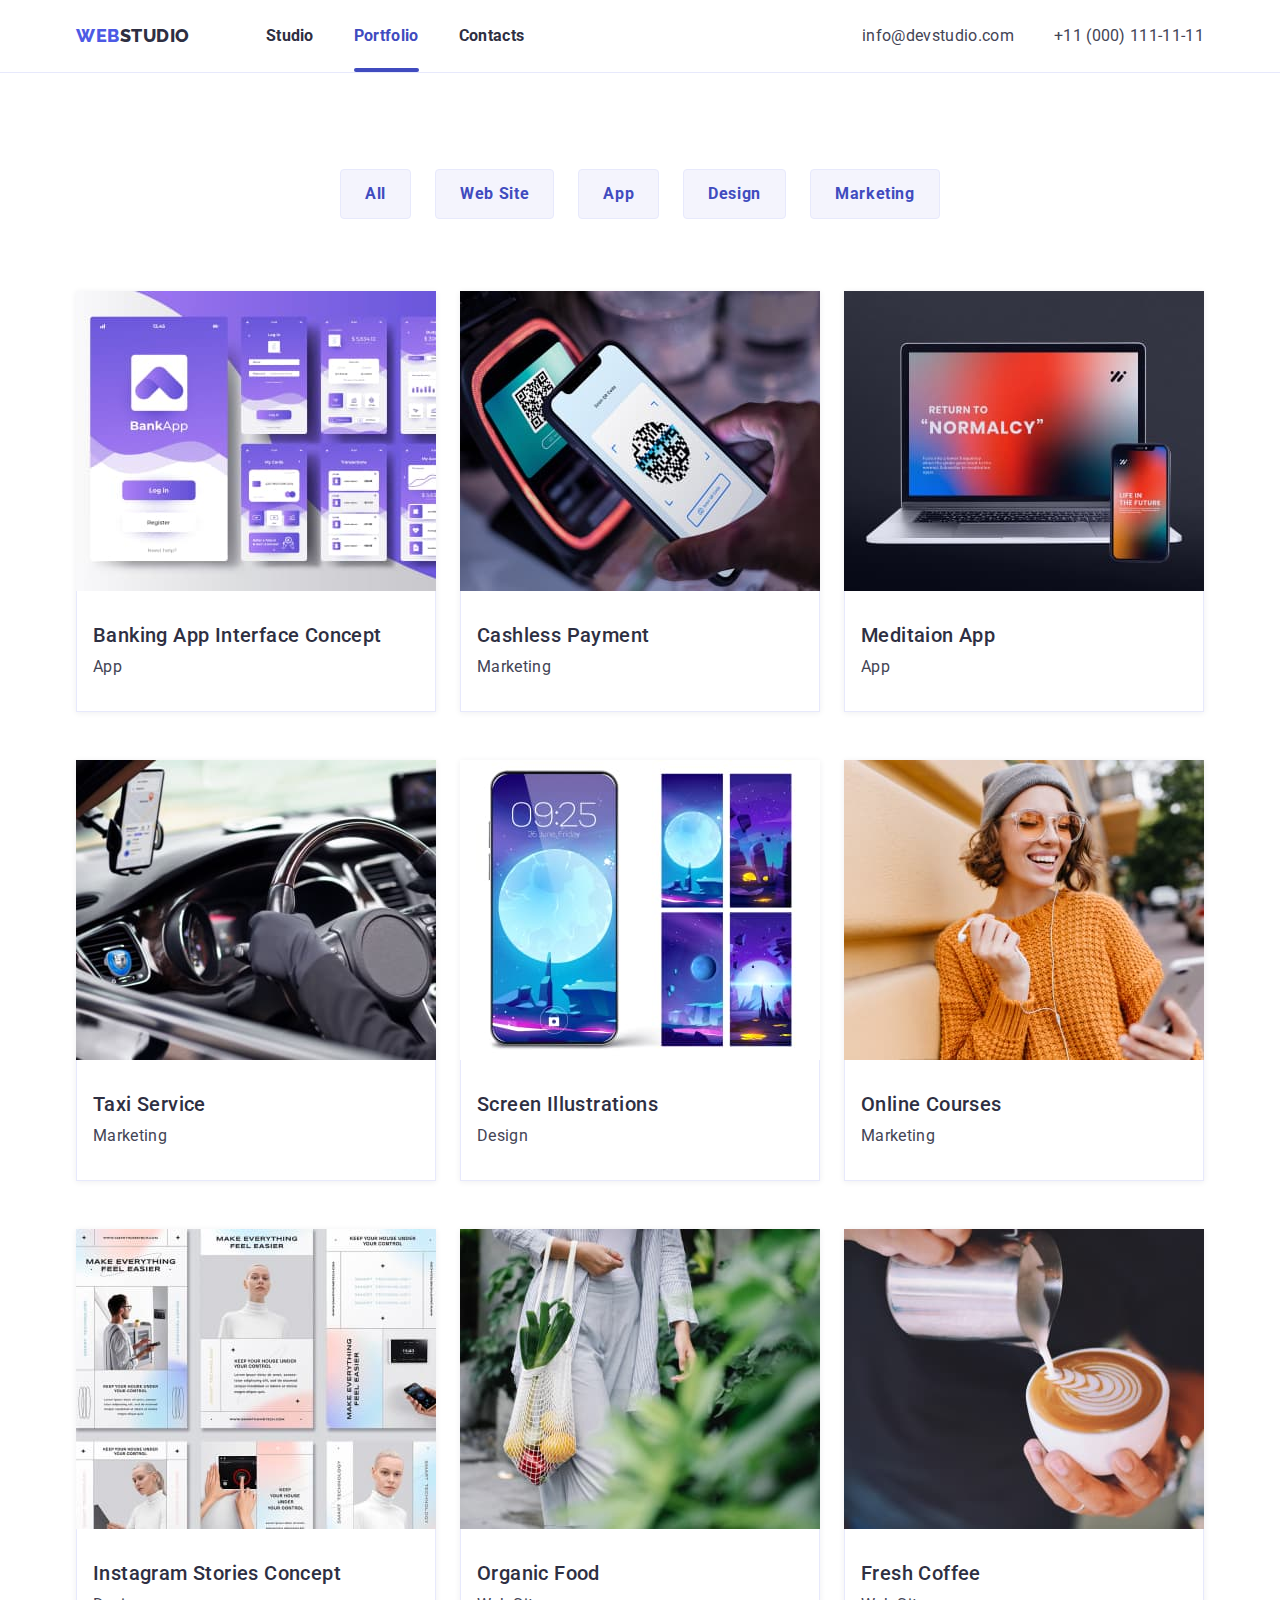
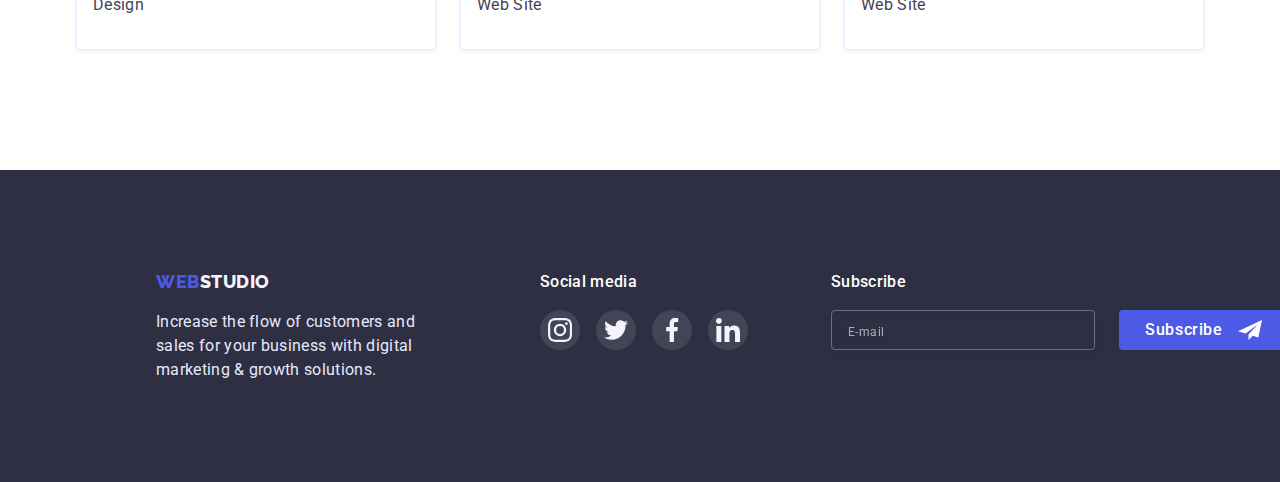
==== portfolio.html @ c82a6e08 "Initial commit" ====
<!DOCTYPE html>
<html lang="en">
  <head>
    <meta charset="UTF-8" />
    <meta http-equiv="X-UA-Compatible" content="IE=edge" />
    <meta name="viewport" content="width=device-width, initial-scale=1.0" />
    <title>Web Studio</title>
    <link rel="preconnect" href="https://fonts.googleapis.com" />
    <link rel="preconnect" href="https://fonts.gstatic.com" crossorigin />
    <link
      href="https://fonts.googleapis.com/css2?family=Raleway:wght@800&family=Roboto:wght@400;500;700;900&display=swap"
      rel="stylesheet"
    />
    <link
      rel="stylesheet"
      href="https://cdnjs.cloudflare.com/ajax/libs/modern-normalize/1.1.0/modern-normalize.css"
    />
    <link rel="stylesheet" href="./css/style.css" />
  </head>

  <body>
    <header class="header">
      <div class="conteiner">
        <nav class="header-navigation">
          <a href="./index.html" class="header-logo">
            Web<span class="logo-header">Studio </span>
          </a>
          <ul class="header-list list">
            <li class="header-item">
              <a href="./index.html" class="header-link">Studio</a>
            </li>
            <li class="header-item">
              <a href="./portfolio.html" class="header-link current"
                >Portfolio</a
              >
            </li>
            <li class="header-item">
              <a href="" class="header-link">Contacts</a>
            </li>
          </ul>
        </nav>
        <ul class="header-contacts list">
          <li class="header-contact">
            <a href="mailto:info@devstudio.com" class="header-mail">
              info@devstudio.com
            </a>
          </li>
          <li class="header-contact">
            <a href="tel:+11(000)1111111" class="header-tel">
              +11 (000) 111-11-11
            </a>
          </li>
        </ul>
      </div>
    </header>
    <main>
      <section class="portfolio">
        <div class="conteiner">
          <h1 hidden class="potfolio-title">Portfolio</h1>
          <ul class="portfolio-list-btn list">
            <li class="portfolio-item-btn">
              <button type="button" class="portfolio-btn">All</button>
            </li>
            <li class="portfolio-item-btn">
              <button type="button" class="portfolio-btn">Web Site</button>
            </li>
            <li class="portfolio-item-btn">
              <button type="button" class="portfolio-btn">App</button>
            </li>
            <li class="portfolio-item-btn">
              <button type="button" class="portfolio-btn">Design</button>
            </li>
            <li class="portfolio-item-btn">
              <button type="button" class="portfolio-btn">Marketing</button>
            </li>
          </ul>
          <ul class="portfolio-list list">
            <li class="portfolio-item">
              <a href="" class="portfolio-link link">
                <div class="portfolio-top-wrap">
                  <img
                    src="./image/portfolio/portfolio-img1.jpg"
                    alt="image portfolio"
                    width="360"
                    height="300"
                    class="portfolio-img"
                  />
                  <p class="portfolio-text">
                    14 Stylish and User-Friendly App Design Concepts · Task
                    Manager App · Calorie Tracker App · Exotic Fruit Ecommerce
                    App · Cloud Storage App
                  </p>
                </div>
                <div class="card-thumb">
                  <h2 class="portfolio-subtitle">
                    Banking App Interface Concept
                  </h2>
                  <p class="portfolio-desc">App</p>
                </div>
              </a>
            </li>
            <li class="portfolio-item">
              <a href="" class="portfolio-link link">
                <div class="portfolio-top-wrap">
                  <img
                    src="./image/portfolio/portfolio-img2.jpg"
                    alt="image portfolio"
                    width="360"
                    height="300"
                    class="portfolio-img"
                  />
                  <p class="portfolio-text">
                    14 Stylish and User-Friendly App Design Concepts · Task
                    Manager App · Calorie Tracker App · Exotic Fruit Ecommerce
                    App · Cloud Storage App
                  </p>
                </div>
                <div class="card-thumb">
                  <h2 class="portfolio-subtitle">Cashless Payment</h2>
                  <p class="portfolio-desc">Marketing</p>
                </div>
              </a>
            </li>
            <li class="portfolio-item">
              <a href="" class="portfolio-link link">
                <div class="portfolio-top-wrap">
                  <img
                    src="./image/portfolio/portfolio-img3.jpg"
                    alt="image portfolio"
                    width="360"
                    height="300"
                    class="portfolio-img"
                  />
                  <p class="portfolio-text">
                    14 Stylish and User-Friendly App Design Concepts · Task
                    Manager App · Calorie Tracker App · Exotic Fruit Ecommerce
                    App · Cloud Storage App
                  </p>
                </div>
                <div class="card-thumb">
                  <h2 class="portfolio-subtitle">Meditaion App</h2>
                  <p class="portfolio-desc">App</p>
                </div>
              </a>
            </li>
            <li class="portfolio-item">
              <a href="" class="portfolio-link link">
                <div class="portfolio-top-wrap">
                  <img
                    src="./image/portfolio/portfolio-img4.jpg"
                    alt="image portfolio"
                    width="360"
                    height="300"
                    class="portfolio-img"
                  />
                  <p class="portfolio-text">
                    14 Stylish and User-Friendly App Design Concepts · Task
                    Manager App · Calorie Tracker App · Exotic Fruit Ecommerce
                    App · Cloud Storage App
                  </p>
                </div>
                <div class="card-thumb">
                  <h2 class="portfolio-subtitle">Taxi Service</h2>
                  <p class="portfolio-desc">Marketing</p>
                </div>
              </a>
            </li>
            <li class="portfolio-item">
              <a href="" class="portfolio-link link">
                <div class="portfolio-top-wrap">
                  <img
                    src="./image/portfolio/portfolio-img5.jpg"
                    alt="image portfolio"
                    width="360"
                    height="300"
                    class="portfolio-img"
                  />
                  <p class="portfolio-text">
                    14 Stylish and User-Friendly App Design Concepts · Task
                    Manager App · Calorie Tracker App · Exotic Fruit Ecommerce
                    App · Cloud Storage App
                  </p>
                </div>
                <div class="card-thumb">
                  <h2 class="portfolio-subtitle">Screen Illustrations</h2>
                  <p class="portfolio-desc">Design</p>
                </div>
              </a>
            </li>
            <li class="portfolio-item">
              <a href="" class="portfolio-link link">
                <div class="portfolio-top-wrap">
                  <img
                    src="./image/portfolio/portfolio-img6.jpg"
                    alt="image portfolio"
                    width="360"
                    height="300"
                    class="portfolio-img"
                  />
                  <p class="portfolio-text">
                    14 Stylish and User-Friendly App Design Concepts · Task
                    Manager App · Calorie Tracker App · Exotic Fruit Ecommerce
                    App · Cloud Storage App
                  </p>
                </div>
                <div class="card-thumb">
                  <h2 class="portfolio-subtitle">Online Courses</h2>
                  <p class="portfolio-desc">Marketing</p>
                </div>
              </a>
            </li>
            <li class="portfolio-item">
              <a href="" class="portfolio-link link">
                <div class="portfolio-top-wrap">
                  <img
                    src="./image/portfolio/portfolio-img7.jpg"
                    alt="image portfolio"
                    width="360"
                    height="300"
                    class="portfolio-img"
                  />
                  <p class="portfolio-text">
                    14 Stylish and User-Friendly App Design Concepts · Task
                    Manager App · Calorie Tracker App · Exotic Fruit Ecommerce
                    App · Cloud Storage App
                  </p>
                </div>
                <div class="card-thumb">
                  <h2 class="portfolio-subtitle">Instagram Stories Concept</h2>
                  <p class="portfolio-desc">Design</p>
                </div>
              </a>
            </li>
            <li class="portfolio-item">
              <a href="" class="portfolio-link link">
                <div class="portfolio-top-wrap">
                  <img
                    src="./image/portfolio/portfolio-img8.jpg"
                    alt="image portfolio"
                    width="360"
                    height="300"
                    class="portfolio-img"
                  />
                  <p class="portfolio-text">
                    14 Stylish and User-Friendly App Design Concepts · Task
                    Manager App · Calorie Tracker App · Exotic Fruit Ecommerce
                    App · Cloud Storage App
                  </p>
                </div>
                <div class="card-thumb">
                  <h2 class="portfolio-subtitle">Organic Food</h2>
                  <p class="portfolio-desc">Web Site</p>
                </div>
              </a>
            </li>
            <li class="portfolio-item">
              <a href="" class="portfolio-link link">
                <div class="portfolio-top-wrap">
                  <img
                    src="./image/portfolio/portfolio-img9.jpg"
                    alt="image portfolio"
                    width="360"
                    height="300"
                    class="portfolio-img"
                  />
                  <p class="portfolio-text">
                    14 Stylish and User-Friendly App Design Concepts · Task
                    Manager App · Calorie Tracker App · Exotic Fruit Ecommerce
                    App · Cloud Storage App
                  </p>
                </div>
                <div class="card-thumb">
                  <h2 class="portfolio-subtitle">Fresh Coffee</h2>
                  <p class="portfolio-desc">Web Site</p>
                </div>
              </a>
            </li>
          </ul>
        </div>
      </section>
    </main>
    <footer class="footer">
      <div class="conteiner">
        <div class="logo-thumb">
          <a href="./index.html" class="footer-logo">
            Web<span class="logo-footer">Studio </span>
          </a>
          <p class="footer-text">
            Increase the flow of customers and sales for your business with
            digital marketing & growth solutions.
          </p>
        </div>
        <div class="social-thumb">
          <h2 class="footer-title">Social media</h2>
          <ul class="footer-social-list list">
            <li class="footer-social-item">
              <a href="" class="footer-social-link">
                <svg class="footer-social-icon" width="24px" height="24px">
                  <use href="./image/icons.svg#icon-instagram"></use>
                </svg>
              </a>
            </li>
            <li class="footer-social-item">
              <a href="" class="footer-social-link">
                <svg class="footer-social-icon" width="24px" height="24px">
                  <use href="./image/icons.svg#icon-twitter"></use>
                </svg>
              </a>
            </li>
            <li class="footer-social-item">
              <a href="" class="footer-social-link">
                <svg class="footer-social-icon" width="24px" height="24px">
                  <use href="./image/icons.svg#icon-facebook"></use>
                </svg>
              </a>
            </li>
            <li class="footer-social-item">
              <a href="" class="footer-social-link">
                <svg class="footer-social-icon" width="24px" height="24px">
                  <use href="./image/icons.svg#icon-linkedin"></use>
                </svg>
              </a>
            </li>
          </ul>
        </div>
        <div class="subscribe-thumb">
          <h2 class="footer-title">Subscribe</h2>
          <form class="footer-form">
            <label>
              <input class="footer-input" type="email" placeholder="E-mail" />
            </label>
            <button type="button" class="footer-btn">
              Subscribe
              <svg class="subscribe-icon" width="24px" height="24px">
                <use href="./image/icons.svg#icon-subscribe"></use>
              </svg>
            </button>
          </form>
        </div>
      </div>
    </footer>
  </body>
</html>
---- css/style.css ----
:root {
  --text-color: #434455;
  --text-color-footer: #e7e9fc;
  --text-color-blue: #4d5ae5;
  --text-color-white: #ffffff;
  --background-blue: #2e2f42;
  --background-section-team: #f4f4fd;
  --font-weigth-logo: 800;
  --font-weight-subtitle: 500;
  --timing-function: 250ms cubic-bezier(0.4, 0, 0.2, 1);
}

body {
  font-family: "Roboto", sans-serif;
  color: #2e2f42;
}

p,
h1,
h2,
h3,
h4,
h5,
h6 {
  margin: 0;
}

ul,
ol {
  margin: 0;
  padding-left: 0;
}

img {
  display: block;
  max-width: 100%;
}

.list {
  list-style: none;
}

.link {
  text-decoration: none;
}

.header-logo,
.footer-logo,
.header-link,
.header-mail,
.header-tel {
  text-decoration: none;
}

.conteiner {
  width: 1158px;
  padding-left: 15px;
  padding-right: 15px;
  margin: 0 auto;
}

.section {
  padding-top: 120px;
  padding-bottom: 120px;
}

.heading.section {
  padding-top: 188px;
  padding-bottom: 188px;
}

.product.section {
  padding-top: 0;
}

.team.section {
  padding-bottom: 110px;
}

.customers.section {
  padding-top: 130px;
}

.visually-hidden {
  position: absolute;
  width: 1px;
  height: 1px;
  margin: -1px;
  border: 0;
  padding: 0;
  white-space: nowrap;
  clip-path: inset(100%);
  clip: rect(0 0 0 0);
  overflow: hidden;
}

/*----------  studio page ----------*/

/*----------  header ----------*/
.header {
  border-bottom: 1px solid #e7e9fc;
}

.header > .conteiner {
  display: flex;
}

.header-navigation {
  display: flex;
  align-items: center;
}

.header-logo {
  margin-right: 76px;

  font-family: "Raleway", sans-serif;
  font-weight: var(--font-weigth-logo);
  font-size: 18px;
  line-height: 1.33;
  display: flex;
  align-items: center;
  letter-spacing: 0.03em;
  text-transform: uppercase;
  color: #4d5ae5;
}

.logo-header {
  font-family: "Raleway", sans-serif;
  font-weight: var(--font-weigth-logo);
  font-size: 18px;
  line-height: 1.33;
  display: flex;
  align-items: center;
  letter-spacing: 0.03em;
  text-transform: uppercase;
  color: #2e2f42;
}

.header-list {
  display: flex;
  gap: 40px;
}

.header-link {
  position: relative;
  display: block;
  padding-top: 24px;
  padding-bottom: 24px;

  font-weight: 700;
  font-size: 16px;
  line-height: 1.5;
  letter-spacing: 0.02em;
  color: inherit;

  transition: color var(--timing-function);
}

.header-link.current::after {
  content: "";

  position: absolute;
  left: 0;
  bottom: 0;

  width: 100%;
  height: 4px;
  background-color: #404bbf;
  border-radius: 2px;
}

.header-link.current {
  color: #404bbf;
}

.header-contacts {
  display: flex;
  margin-left: auto;
  gap: 40px;
  align-items: center;
}

.header-mail,
.header-tel {
  display: block;
  padding-top: 24px;
  padding-bottom: 24px;

  font-style: normal;
  font-size: 16px;
  line-height: 1.5;
  letter-spacing: 0.02em;
  color: var(--text-color);

  transition: color var(--timing-function);
}

.header-link:focus,
.header-link:hover,
.header-tel:focus,
.header-tel:hover,
.header-mail:focus,
.header-mail:hover {
  color: var(--text-color-blue);
}

/*----------  section heading ----------*/

.heading {
  background: var(--background-blue);
  background-image: linear-gradient(
      rgba(46, 47, 66, 0.7),
      rgba(46, 47, 66, 0.7)
    ),
    url(../image/background-image/people-office.jpg);
  background-repeat: no-repeat;
  background-position: center;
  background-size: cover;
  height: 600px;
  max-width: 1440px;
  margin-left: auto;
  margin-right: auto;

  text-align: center;
}

.heading-title {
  margin-bottom: 48px;
  width: 496px;
  margin-right: auto;
  margin-left: auto;

  font-size: 56px;
  line-height: 1.07;
  text-align: center;
  letter-spacing: 0.02em;
  color: var(--text-color-white);
}

.heading-btn {
  padding: 16px 32px;
  border-color: transparent;
  border-radius: 4px;
  box-shadow: 0px 4px 4px rgba(0, 0, 0, 0.15);

  font-family: inherit;
  font-weight: 500;
  font-size: 16px;
  line-height: 1.18;
  align-items: center;
  letter-spacing: 0.04em;
  color: var(--text-color-white);
  background: #4d5ae5;

  transition: background-color var(--timing-function),
    box-shadow var(--timing-function);
}

.heading-btn:focus,
.heading-btn:hover {
  background-color: #404bbf;
  box-shadow: 0px 1px 6px rgba(46, 47, 66, 0.08),
    0px 1px 1px rgba(46, 47, 66, 0.16), 0px 2px 1px rgba(46, 47, 66, 0.08);
}

/*----------  section advice ----------*/

.advice-list-icon {
  display: flex;
  gap: 24px;
  margin-bottom: 8px;
}

.advice-item-icon {
  display: flex;
  align-items: center;
  justify-content: center;
  width: 264px;
  height: 112px;
  background: #f4f4fd;
  border-radius: 4px;
}

.advice-list {
  display: flex;
  gap: 24px;
}

.advice-item {
  width: calc((100% - 72px) / 4);
}

.advice-subtitle {
  margin-bottom: 8px;

  font-weight: var(--font-weight-subtitle);
  font-size: 20px;
  line-height: 1.2;
  letter-spacing: 0.02em;
}

.advice-text {
  font-size: 16px;
  line-height: 1.5;
  letter-spacing: 0.02em;
  color: var(--text-color);
}

/*----------  section product ----------*/

.product-title {
  margin-bottom: 72px;

  font-size: 36px;
  line-height: 1.11;
  text-align: center;
  letter-spacing: 0.02em;
  text-transform: capitalize;
}

.product-list {
  display: flex;
  gap: 24px;
}

.product-item {
  width: calc((100% - 48px) / 3);
}

/*----------  section team ----------*/

.team {
  background-color: var(--background-section-team);
  min-width: 1440px;
}

.team-title {
  margin-bottom: 72px;

  font-size: 36px;
  line-height: 1.11;
  text-align: center;
  letter-spacing: 0.02em;
  text-transform: capitalize;
}

.team-list {
  display: flex;
  gap: 24px;
}

.team-item {
  width: calc((100% - 72px) / 4);
  border-radius: 0px 0px 4px 4px;
  box-shadow: 0px 1px 6px rgba(46, 47, 66, 0.08),
    0px 1px 1px rgba(46, 47, 66, 0.16), 0px 2px 1px rgba(46, 47, 66, 0.08);

  background-color: #ffffff;
}

.team-item > .card-thumb {
  padding-top: 32px;
  padding-bottom: 32px;
}

.team-subtitle {
  margin-bottom: 8px;

  font-weight: var(--font-weight-subtitle);
  font-size: 20px;
  line-height: 1.2;
  text-align: center;
  letter-spacing: 0.02em;
}

.team-text {
  margin-bottom: 8px;

  font-size: 16px;
  line-height: 1.5;
  text-align: center;
  letter-spacing: 0.02em;
  color: var(--text-color);
}

.team-social-list {
  display: flex;
  gap: 24px;
  justify-content: center;
}

.team-social-item {
  width: 40px;
  height: 40px;
}

.team-social-link {
  display: flex;
  align-items: center;
  justify-content: center;
  width: 100%;
  height: 100%;
  border-radius: 50px;
  background-color: #4d5ae5;

  transition: background-color var(--timing-function);
}

.team-social-icon {
  fill: #f4f4fd;
}

.team-social-link:hover,
.team-social-link:focus {
  background-color: #404bbf;
}

/*----------  section customers ----------*/

.customers-title {
  margin-bottom: 72px;

  font-weight: 700;
  font-size: 36px;
  line-height: 1.11;
  text-align: center;
  letter-spacing: 0.02em;
  text-transform: capitalize;
}

.customers-list {
  display: flex;
  gap: 24px;
}

.customers-item {
  width: 168px;
  height: 88px;
}

.customers-link {
  display: flex;
  align-items: center;
  justify-content: center;
  width: 100%;
  height: 100%;
  border: 1px solid #8e8f99;
  border-radius: 4px;

  transition: border-color var(--timing-function);
}

.customers-icon {
  fill: #8e8f99;

  transition: fill var(--timing-function);
}

.customers-link:hover,
.customers-link:focus {
  border-color: #404bbf;
}

.customers-link:hover .customers-icon,
.customers-link:focus .customers-icon {
  fill: #404bbf;
}

/*----------  footer ----------*/

.footer {
  background: var(--background-blue);
  padding-top: 100px;
  padding-bottom: 100px;
  min-width: 1440px;
}

.footer-logo {
  display: inline-block;
  margin-bottom: 16px;

  font-family: "Raleway", sans-serif;
  font-weight: var(--font-weigth-logo);
  font-size: 18px;
  line-height: 1.33;
  display: flex;
  align-items: center;
  letter-spacing: 0.03em;
  text-transform: uppercase;
  color: #4d5ae5;
}

.logo-footer {
  font-family: "Raleway", sans-serif;
  font-weight: var(--font-weigth-logo);
  font-size: 18px;
  line-height: 1.33;
  display: flex;
  align-items: center;
  letter-spacing: 0.03em;
  text-transform: uppercase;
  color: #f4f4fd;
}

.footer-text {
  max-width: 264px;

  font-size: 16px;
  line-height: 1.5;
  letter-spacing: 0.02em;
  color: var(--text-color-footer);
}

.footer-title {
  margin-bottom: 16px;

  font-weight: 500;
  font-size: 16px;
  line-height: 1.5;
  letter-spacing: 0.02em;
  color: #ffffff;
}

.footer > .conteiner {
  display: flex;
}

.social-thumb {
  margin-left: 120px;
}

.footer-social-list {
  display: flex;
  gap: 16px;
  justify-content: center;
}

.footer-social-item {
  width: 40px;
  height: 40px;
}

.footer-social-link {
  display: flex;
  align-items: center;
  justify-content: center;
  width: 100%;
  height: 100%;
  border-radius: 50px;
  background: rgba(255, 255, 255, 0.1);

  transition: background-color var(--timing-function);
}

.footer-social-icon {
  fill: #f4f4fd;
}

.footer-social-link:hover,
.footer-social-link:focus {
  background-color: #31d0aa;
}

.subscribe-thumb {
  margin-left: auto;
}

.footer-form {
  display: flex;
  gap: 24px;
}

.footer-input {
  padding-left: 16px;
  width: 264px;
  height: 40px;
  border: 1px solid rgba(255, 255, 255, 0.3);
  filter: drop-shadow(0px 4px 4px rgba(0, 0, 0, 0.15));
  border-radius: 4px;
  background-color: transparent;
  outline: transparent;

  font-family: inherit;
  font-size: 16px;
  line-height: 1.5;
  letter-spacing: 0.02em;
  color: var(--text-color-footer);

  transition: border-color var(--timing-function);
}

.footer-input:focus {
  border-color: #4d5ae5;
}

.footer-input::placeholder {
  font-size: 12px;
  line-height: 2;
  display: flex;
  align-items: center;
  letter-spacing: 0.04em;
  color: rgba(255, 255, 255, 0.6);
}

.footer-btn {
  position: relative;

  padding: 8px 24px;
  width: 165px;
  height: 40px;
  background: #4d5ae5;
  border-radius: 4px;
  border-color: transparent;

  font-family: inherit;
  font-weight: 500;
  font-size: 16px;
  line-height: 1.5;
  display: flex;
  align-items: center;
  text-align: center;
  letter-spacing: 0.04em;

  color: #ffffff;

  transition: background-color var(--timing-function),
    box-shadow var(--timing-function);
}

.subscribe-icon {
  position: absolute;
  top: 6px;
  left: 117px;
}

.footer-btn:hover,
.footer-btn:focus {
  background-color: #404bbf;
  box-shadow: 0px 1px 6px rgba(46, 47, 66, 0.08),
    0px 1px 1px rgba(46, 47, 66, 0.16), 0px 2px 1px rgba(46, 47, 66, 0.08);
}

/*----------  portfolio page ----------*/

.portfolio {
  padding-top: 96px;
  padding-bottom: 120px;
}

.portfolio-btn {
  min-width: 69px;
  padding: 12px 24px;
  border: 1px solid #e7e9fc;
  border-radius: 4px;

  font-family: inherit;
  font-weight: 700;
  font-size: 16px;
  line-height: 1.5;
  align-items: center;
  letter-spacing: 0.04em;
  color: #404bbf;
  background-color: #f4f4fd;

  transition: box-shadow var(--timing-function),
    background-color var(--timing-function), color var(--timing-function);
}

.portfolio-btn:hover,
.portfolio-btn:focus,
.portfolio-btn:active {
  box-shadow: 0px 3px 1px rgba(0, 0, 0, 0.1), 0px 2px 1px rgba(0, 0, 0, 0.08),
    0px 2px 2px rgba(0, 0, 0, 0.12);

  background-color: #404bbf;
  color: #ffffff;
  border-color: transparent;
}
.portfolio-list-btn {
  display: flex;
  margin-bottom: 72px;
  justify-content: center;
  gap: 24px;
}

.portfolio-list {
  display: flex;
  flex-wrap: wrap;
  gap: 48px 24px;
}

.portfolio-item {
  width: calc((100% - 48px) / 3);
  box-shadow: 0px 1px 6px rgba(46, 47, 66, 0.08);

  background: #ffffff;

  transition: box-shadow var(--timing-function);
}

.portfolio-link {
  display: block;
}

.portfolio-link:hover .portfolio-text,
.portfolio-link:focus .portfolio-text {
  transform: translateY(0);
}

.portfolio-link:hover,
.portfolio-link:focus {
  box-shadow: 0px 1px 6px rgba(46, 47, 66, 0.08),
    0px 1px 1px rgba(46, 47, 66, 0.16), 0px 2px 1px rgba(46, 47, 66, 0.08);
}

.card-thumb {
  border: 1px solid #e7e9fc;
  border-top: 0;
  padding: 32px 16px;

  transition: border var(--timing-function);
}

.portfolio-item:hover .card-thumb,
.portfolio-item:focus .card-thumb {
  border: 0.5px solid #f4f4fd;
  border-top: none;
}

.portfolio-top-wrap {
  position: relative;
  overflow: hidden;
}

.portfolio-text {
  position: absolute;
  left: 0;
  top: 0;

  background-color: #4d5ae5;
  height: 100%;
  padding: 40px 32px;

  font-size: 16px;
  line-height: 1.5;
  letter-spacing: 0.02em;
  color: #f4f4fd;

  transform: translateY(100%);

  transition: transform var(--timing-function);
}

.portfolio-subtitle {
  margin-bottom: 8px;

  font-style: normal;
  font-weight: var(--font-weight-subtitle);
  font-size: 20px;
  line-height: 1.2;
  letter-spacing: 0.02em;
  color: #2e2f42;
}

.portfolio-desc {
  font-size: 16px;
  line-height: 1.5;
  letter-spacing: 0.02em;
  color: var(--text-color);
}

/*----------  backdrop ----------*/

.backdrop {
  position: fixed;
  top: 0;

  width: 100%;
  height: 100%;
  background-color: rgba(46, 47, 66, 0.4);

  transition: opacity var(--timing-function), visibility var(--timing-function);
}

.modal {
  position: absolute;
  top: 50%;
  left: 50%;

  padding: 24px;
  width: 408px;
  background: #fcfcfc;
  box-shadow: 0px 1px 1px rgba(0, 0, 0, 0.14), 0px 1px 3px rgba(0, 0, 0, 0.12),
    0px 2px 1px rgba(0, 0, 0, 0.2);
  border-radius: 4px;

  transform: translate(-50%, -50%) scale(1);
  transition: transform 600ms cubic-bezier(0.4, 0, 0.2, 1);
}

.backdrop.is-hidden .modal {
  transform: translate(-150%, -50%) scale(0);
}

.btn-close {
  display: flex;
  align-items: center;
  justify-content: center;
  margin-left: auto;
  width: 24px;
  height: 24px;
  border-radius: 50%;
  background-color: #e7e9fc;
  border: 1px solid rgba(0, 0, 0, 0.1);

  transition: background-color var(--timing-function),
    fill var(--timing-function);
}

.btn-close:hover,
.btn-close:focus,
.btn-close:active {
  background-color: #404bbf;
  fill: #ffffff;
}

.is-hidden {
  opacity: 0;
  visibility: hidden;
  pointer-events: none;
}

.modal-title {
  margin-top: 24px;
  margin-bottom: 14px;

  font-weight: 500;
  font-size: 16px;
  line-height: 1.5;
  text-align: center;
  letter-spacing: 0.02em;
  color: #2e2f42;
}

.label-wrap {
  margin-bottom: 8px;
}

.form-text {
  display: inline-block;
  margin-bottom: 4px;
  font-size: 12px;
  line-height: 1.33;
  letter-spacing: 0.04em;
  color: #8e8f99;
}

.input-wrap {
  position: relative;
}

.form-input {
  padding-left: 38px;
  width: 100%;
  height: 40px;
  border: 1px solid rgba(33, 33, 33, 0.2);
  border-radius: 4px;
  background-color: transparent;
  outline: transparent;

  font-family: inherit;
  font-size: 16px;
  line-height: 1.5;
  letter-spacing: 0.02em;
  color: #2e2f42;

  transition: border-color var(--timing-function);
}

.input-icon {
  position: absolute;
  top: 0;
  left: 16px;

  transition: fill var(--timing-function);
}

.form-input:focus {
  border-color: #4d5ae5;
}

.form-input:focus + .input-icon {
  fill: #4d5ae5;
}

.label-wrap.comment {
  margin-bottom: 16px;
}

.form-comment {
  padding: 8px 16px;
  width: 100%;
  height: 120px;
  border: 1px solid rgba(33, 33, 33, 0.2);
  border-radius: 4px;
  background-color: transparent;
  outline: transparent;
  resize: none;

  font-family: inherit;
  font-size: 16px;
  line-height: 1.5;
  letter-spacing: 0.02em;
  color: #2e2f42;

  transition: border-color var(--timing-function);
}

.form-comment:focus {
  border-color: #4d5ae5;
}

.form-comment::placeholder {
  font-family: inherit;
  font-size: 12px;
  line-height: 1.33;
  letter-spacing: 0.04em;
  color: rgba(117, 117, 117, 0.5);
}

.check-label {
  display: flex;
  align-items: center;
}

.check-text {
  font-size: 12px;
  line-height: 1.33;
  letter-spacing: 0.04em;
  color: #757575;
}

.check-icon-wrap {
  display: block;
  width: 16px;
  height: 16px;
  border: 1.25px solid #2e2f42;
  border-radius: 2px;
  display: flex;
  align-items: center;
  justify-content: center;
  margin-right: 8px;
  fill: transparent;
  transition: background-color var(--timing-function),
    border var(--timing-function), fill var(--timing-function);
}

.check-input:checked + .check-icon-wrap {
  background-color: #404bbf;
  border: 1.25px solid #404bbf;
  border-radius: 2px;
  fill: #f4f4fd;
}

.check-link {
  color: #4d5ae5;
}

.label-wrap.privacy {
  margin-bottom: 24px;
}

.form-btn {
  display: block;
  margin: 0 auto;
  width: 169px;
  height: 56px;
  background: #4d5ae5;
  box-shadow: 0px 4px 4px rgba(0, 0, 0, 0.15);
  border-radius: 4px;
  border-color: transparent;

  font-family: inherit;
  font-weight: 500;
  font-size: 16px;
  line-height: 1.5;
  text-align: center;
  letter-spacing: 0.04em;
  color: #ffffff;

  transition: background-color var(--timing-function),
    box-shadow var(--timing-function);
}

.form-btn:hover,
.form-btn:focus {
  background-color: #404bbf;
  box-shadow: 0px 1px 6px rgba(46, 47, 66, 0.08),
    0px 1px 1px rgba(46, 47, 66, 0.16), 0px 2px 1px rgba(46, 47, 66, 0.08);
}
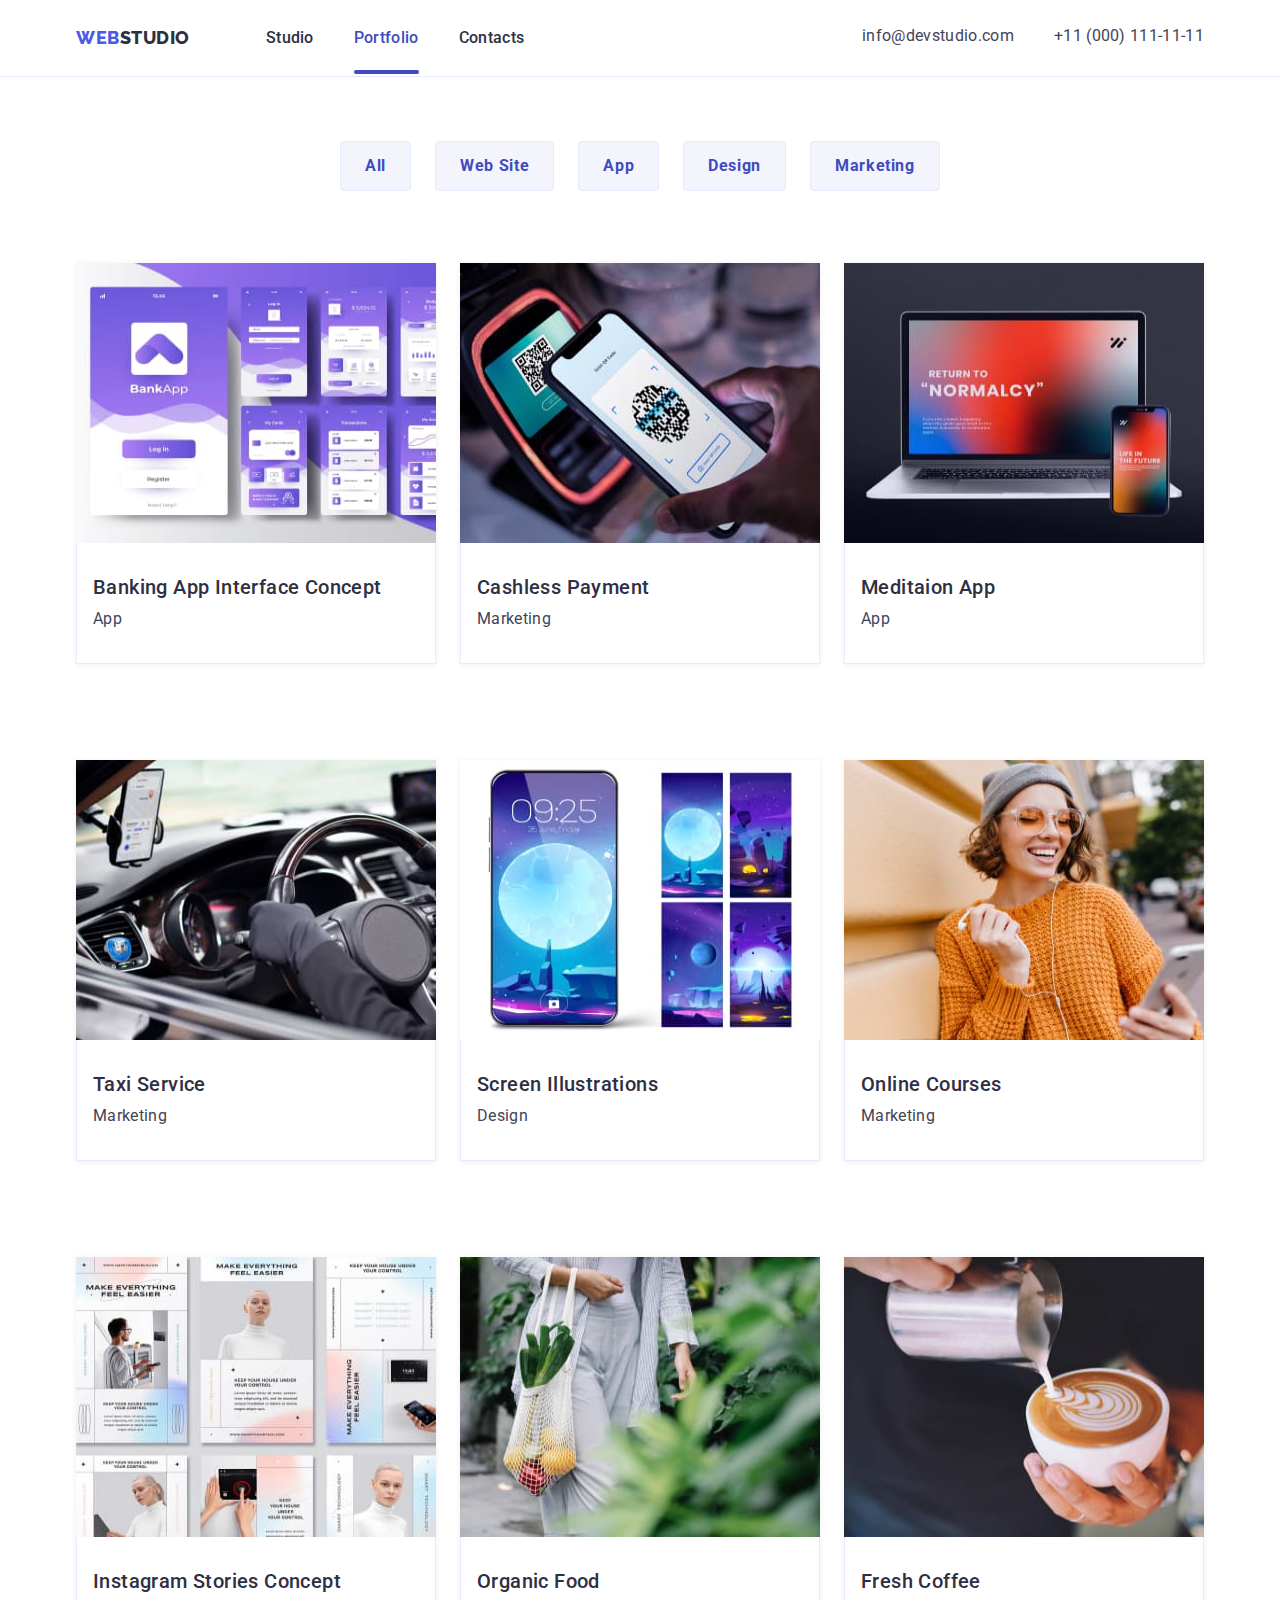
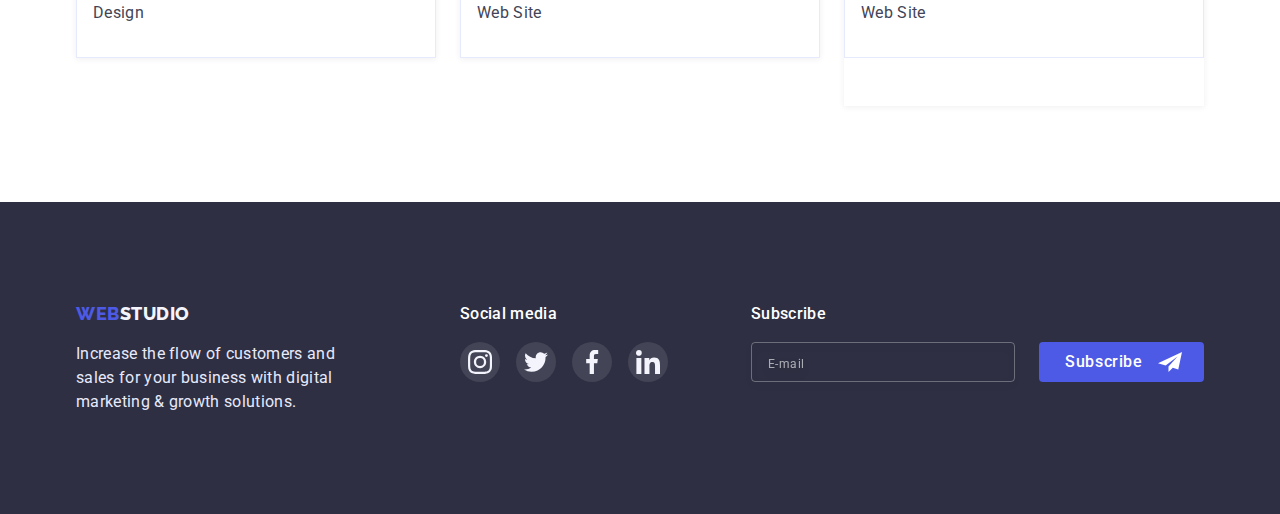
==== commit 506cb920: "Adapted the portfolio page" ====
--- a/portfolio.html
+++ b/portfolio.html
@@ -16,6 +16,9 @@
       href="https://cdnjs.cloudflare.com/ajax/libs/modern-normalize/1.1.0/modern-normalize.css"
     />
     <link rel="stylesheet" href="./css/style.css" />
+    <link rel="stylesheet" href="./css/mobile.css" />
+    <link rel="stylesheet" href="./css/tablet.css" />
+    <link rel="stylesheet" href="./css/desktop.css" />
   </head>
 
   <body>
@@ -30,9 +33,7 @@
               <a href="./index.html" class="header-link">Studio</a>
             </li>
             <li class="header-item">
-              <a href="./portfolio.html" class="header-link current"
-                >Portfolio</a
-              >
+              <a href="./portfolio.html" class="header-link current">Portfolio</a>
             </li>
             <li class="header-item">
               <a href="" class="header-link">Contacts</a>
@@ -51,10 +52,88 @@
             </a>
           </li>
         </ul>
+        <button class="menu-open" type="button" data-menu-open>
+          <svg class="menu-open-icon" width="32px" height="22px">
+            <use href="./image/icons.svg#icon-hamburger"></use>
+          </svg>
+        </button>
+      </div>
+      <div class="mob-menu is-hidden" data-menu>
+        <div class="mob-conteiner">
+          <div class="mob-menu-top">
+            <button type="button" class="btn-mob-close" data-menu-close>
+              <svg class="modal-icon" width="8px" height="8px">
+                <use href="./image/icons.svg#icon-close"></use>
+              </svg>
+            </button>
+            <nav class="header-mob-navigation">
+              <ul class="header-mob-list list">
+                <li class="header-mob-item">
+                  <a href="./index.html" class="header-mob-link link">Studio</a>
+                </li>
+                <li class="header-mob-item">
+                  <a href="./portfolio.html" class="header-mob-link link">
+                    Portfolio
+                  </a>
+                </li>
+                <li class="header-mob-item">
+                  <a href="" class="header-mob-link link current">Contacts</a>
+                </li>
+              </ul>
+            </nav>
+          </div>
+          <div class="mob-menu-bottom">
+            <ul class="header-mob-contacts list">
+              <li class="header-mob-contact">
+                <a href="tel:+11(000)1111111" class="heade-mob-tel link">
+                  +11 (000) 111-11-11
+                </a>
+              </li>
+              <li class="header-mob-contact">
+                <a
+                  href="mailto:info@devstudio.com"
+                  class="header-mob-mail link"
+                >
+                  info@devstudio.com
+                </a>
+              </li>
+            </ul>
+            <ul class="mob-social-list list">
+              <li class="mob-social-item">
+                <a href="" class="mob-social-link">
+                  <svg class="mob-social-icon" width="16px" height="16px">
+                    <use href="./image/icons.svg#icon-instagram"></use>
+                  </svg>
+                </a>
+              </li>
+              <li class="mob-social-item">
+                <a href="" class="mob-social-link">
+                  <svg class="mob-social-icon" width="16px" height="16px">
+                    <use href="./image/icons.svg#icon-twitter"></use>
+                  </svg>
+                </a>
+              </li>
+              <li class="mob-social-item">
+                <a href="" class="mob-social-link">
+                  <svg class="mob-social-icon" width="16px" height="16px">
+                    <use href="./image/icons.svg#icon-facebook"></use>
+                  </svg>
+                </a>
+              </li>
+              <li class="mob-social-item">
+                <a href="" class="mob-social-link">
+                  <svg class="mob-social-icon" width="16px" height="16px">
+                    <use href="./image/icons.svg#icon-linkedin"></use>
+                  </svg>
+                </a>
+              </li>
+            </ul>
+          </div>
+        </div>
       </div>
     </header>
     <main>
-      <section class="portfolio">
+      <section class="portfolio section">
         <div class="conteiner">
           <h1 hidden class="potfolio-title">Portfolio</h1>
           <ul class="portfolio-list-btn list">
@@ -78,13 +157,36 @@
             <li class="portfolio-item">
               <a href="" class="portfolio-link link">
                 <div class="portfolio-top-wrap">
-                  <img
-                    src="./image/portfolio/portfolio-img1.jpg"
-                    alt="image portfolio"
-                    width="360"
-                    height="300"
-                    class="portfolio-img"
-                  />
+                  <picture>
+                    <source
+                      srcset="
+                        ./image/portfolio/portfolio-img1.jpg    1x,
+                        ./image/portfolio/portfolio-img1-2x.jpg 2x
+                      "
+                      media="(min-width: 1200px)"
+                    />
+                    <source
+                      srcset="
+                        ./image/portfolio/portfolio-img1-tablet.jpg    1x,
+                        ./image/portfolio/portfolio-img1-tablet-2x.jpg 2x
+                      "
+                      media="(min-width: 768px)"
+                    />
+                    <source
+                      srcset="
+                        ./image/portfolio/portfolio-img1-mobile.jpg    1x,
+                        ./image/portfolio/portfolio-img1-mobile-2x.jpg 2x
+                      "
+                      media="(min-width: 320px)"
+                    />
+                    <img
+                      src="./image/portfolio/portfolio-img1.jpg"
+                      alt="image portfolio"
+                      width="396"
+                      height="280"
+                      class="portfolio-img"
+                    />
+                  </picture>
                   <p class="portfolio-text">
                     14 Stylish and User-Friendly App Design Concepts · Task
                     Manager App · Calorie Tracker App · Exotic Fruit Ecommerce
@@ -102,13 +204,36 @@
             <li class="portfolio-item">
               <a href="" class="portfolio-link link">
                 <div class="portfolio-top-wrap">
-                  <img
-                    src="./image/portfolio/portfolio-img2.jpg"
-                    alt="image portfolio"
-                    width="360"
-                    height="300"
-                    class="portfolio-img"
-                  />
+                  <picture>
+                    <source
+                      srcset="
+                        ./image/portfolio/portfolio-img2.jpg    1x,
+                        ./image/portfolio/portfolio-img2-2x.jpg 2x
+                      "
+                      media="(min-width: 1200px)"
+                    />
+                    <source
+                      srcset="
+                        ./image/portfolio/portfolio-img2-tablet.jpg    1x,
+                        ./image/portfolio/portfolio-img2-tablet-2x.jpg 2x
+                      "
+                      media="(min-width: 768px)"
+                    />
+                    <source
+                      srcset="
+                        ./image/portfolio/portfolio-img2-mobile.jpg    1x,
+                        ./image/portfolio/portfolio-img2-mobile-2x.jpg 2x
+                      "
+                      media="(min-width: 320px)"
+                    />
+                    <img
+                      src="./image/portfolio/portfolio-img2.jpg"
+                      alt="image portfolio"
+                      width="396"
+                      height="280"
+                      class="portfolio-img"
+                    />
+                  </picture>
                   <p class="portfolio-text">
                     14 Stylish and User-Friendly App Design Concepts · Task
                     Manager App · Calorie Tracker App · Exotic Fruit Ecommerce
@@ -124,13 +249,36 @@
             <li class="portfolio-item">
               <a href="" class="portfolio-link link">
                 <div class="portfolio-top-wrap">
-                  <img
-                    src="./image/portfolio/portfolio-img3.jpg"
-                    alt="image portfolio"
-                    width="360"
-                    height="300"
-                    class="portfolio-img"
-                  />
+                  <picture>
+                    <source
+                      srcset="
+                        ./image/portfolio/portfolio-img3.jpg    1x,
+                        ./image/portfolio/portfolio-img3-2x.jpg 2x
+                      "
+                      media="(min-width: 1200px)"
+                    />
+                    <source
+                      srcset="
+                        ./image/portfolio/portfolio-img3-tablet.jpg    1x,
+                        ./image/portfolio/portfolio-img3-tablet-2x.jpg 2x
+                      "
+                      media="(min-width: 768px)"
+                    />
+                    <source
+                      srcset="
+                        ./image/portfolio/portfolio-img3-mobile.jpg    1x,
+                        ./image/portfolio/portfolio-img3-mobile-2x.jpg 2x
+                      "
+                      media="(min-width: 320px)"
+                    />
+                    <img
+                      src="./image/portfolio/portfolio-img3.jpg"
+                      alt="image portfolio"
+                      width="396"
+                      height="280"
+                      class="portfolio-img"
+                    />
+                  </picture>
                   <p class="portfolio-text">
                     14 Stylish and User-Friendly App Design Concepts · Task
                     Manager App · Calorie Tracker App · Exotic Fruit Ecommerce
@@ -146,13 +294,36 @@
             <li class="portfolio-item">
               <a href="" class="portfolio-link link">
                 <div class="portfolio-top-wrap">
-                  <img
-                    src="./image/portfolio/portfolio-img4.jpg"
-                    alt="image portfolio"
-                    width="360"
-                    height="300"
-                    class="portfolio-img"
-                  />
+                  <picture>
+                    <source
+                      srcset="
+                        ./image/portfolio/portfolio-img4.jpg    1x,
+                        ./image/portfolio/portfolio-img4-2x.jpg 2x
+                      "
+                      media="(min-width: 1200px)"
+                    />
+                    <source
+                      srcset="
+                        ./image/portfolio/portfolio-img4-tablet.jpg    1x,
+                        ./image/portfolio/portfolio-img4-tablet-2x.jpg 2x
+                      "
+                      media="(min-width: 768px)"
+                    />
+                    <source
+                      srcset="
+                        ./image/portfolio/portfolio-img4-mobile.jpg    1x,
+                        ./image/portfolio/portfolio-img4-mobile-2x.jpg 2x
+                      "
+                      media="(min-width: 320px)"
+                    />
+                    <img
+                      src="./image/portfolio/portfolio-img4.jpg"
+                      alt="image portfolio"
+                      width="396"
+                      height="280"
+                      class="portfolio-img"
+                    />
+                  </picture>
                   <p class="portfolio-text">
                     14 Stylish and User-Friendly App Design Concepts · Task
                     Manager App · Calorie Tracker App · Exotic Fruit Ecommerce
@@ -168,13 +339,36 @@
             <li class="portfolio-item">
               <a href="" class="portfolio-link link">
                 <div class="portfolio-top-wrap">
-                  <img
-                    src="./image/portfolio/portfolio-img5.jpg"
-                    alt="image portfolio"
-                    width="360"
-                    height="300"
-                    class="portfolio-img"
-                  />
+                  <picture>
+                    <source
+                      srcset="
+                        ./image/portfolio/portfolio-img5.jpg    1x,
+                        ./image/portfolio/portfolio-img5-2x.jpg 2x
+                      "
+                      media="(min-width: 1200px)"
+                    />
+                    <source
+                      srcset="
+                        ./image/portfolio/portfolio-img5-tablet.jpg    1x,
+                        ./image/portfolio/portfolio-img5-tablet-2x.jpg 2x
+                      "
+                      media="(min-width: 768px)"
+                    />
+                    <source
+                      srcset="
+                        ./image/portfolio/portfolio-img5-mobile.jpg    1x,
+                        ./image/portfolio/portfolio-img5-mobile-2x.jpg 2x
+                      "
+                      media="(min-width: 320px)"
+                    />
+                    <img
+                      src="./image/portfolio/portfolio-img5.jpg"
+                      alt="image portfolio"
+                      width="396"
+                      height="280"
+                      class="portfolio-img"
+                    />
+                  </picture>
                   <p class="portfolio-text">
                     14 Stylish and User-Friendly App Design Concepts · Task
                     Manager App · Calorie Tracker App · Exotic Fruit Ecommerce
@@ -190,13 +384,36 @@
             <li class="portfolio-item">
               <a href="" class="portfolio-link link">
                 <div class="portfolio-top-wrap">
-                  <img
-                    src="./image/portfolio/portfolio-img6.jpg"
-                    alt="image portfolio"
-                    width="360"
-                    height="300"
-                    class="portfolio-img"
-                  />
+                  <picture>
+                    <source
+                      srcset="
+                        ./image/portfolio/portfolio-img6.jpg    1x,
+                        ./image/portfolio/portfolio-img6-2x.jpg 2x
+                      "
+                      media="(min-width: 1200px)"
+                    />
+                    <source
+                      srcset="
+                        ./image/portfolio/portfolio-img6-tablet.jpg    1x,
+                        ./image/portfolio/portfolio-img6-tablet-2x.jpg 2x
+                      "
+                      media="(min-width: 768px)"
+                    />
+                    <source
+                      srcset="
+                        ./image/portfolio/portfolio-img6-mobile.jpg    1x,
+                        ./image/portfolio/portfolio-img6-mobile-2x.jpg 2x
+                      "
+                      media="(min-width: 320px)"
+                    />
+                    <img
+                      src="./image/portfolio/portfolio-img6.jpg"
+                      alt="image portfolio"
+                      width="396"
+                      height="280"
+                      class="portfolio-img"
+                    />
+                  </picture>
                   <p class="portfolio-text">
                     14 Stylish and User-Friendly App Design Concepts · Task
                     Manager App · Calorie Tracker App · Exotic Fruit Ecommerce
@@ -212,13 +429,36 @@
             <li class="portfolio-item">
               <a href="" class="portfolio-link link">
                 <div class="portfolio-top-wrap">
-                  <img
-                    src="./image/portfolio/portfolio-img7.jpg"
-                    alt="image portfolio"
-                    width="360"
-                    height="300"
-                    class="portfolio-img"
-                  />
+                  <picture>
+                    <source
+                      srcset="
+                        ./image/portfolio/portfolio-img7.jpg    1x,
+                        ./image/portfolio/portfolio-img7-2x.jpg 2x
+                      "
+                      media="(min-width: 1200px)"
+                    />
+                    <source
+                      srcset="
+                        ./image/portfolio/portfolio-img7-tablet.jpg    1x,
+                        ./image/portfolio/portfolio-img7-tablet-2x.jpg 2x
+                      "
+                      media="(min-width: 768px)"
+                    />
+                    <source
+                      srcset="
+                        ./image/portfolio/portfolio-img7-mobile.jpg    1x,
+                        ./image/portfolio/portfolio-img7-mobile-2x.jpg 2x
+                      "
+                      media="(min-width: 320px)"
+                    />
+                    <img
+                      src="./image/portfolio/portfolio-img7.jpg"
+                      alt="image portfolio"
+                      width="396"
+                      height="280"
+                      class="portfolio-img"
+                    />
+                  </picture>
                   <p class="portfolio-text">
                     14 Stylish and User-Friendly App Design Concepts · Task
                     Manager App · Calorie Tracker App · Exotic Fruit Ecommerce
@@ -234,13 +474,36 @@
             <li class="portfolio-item">
               <a href="" class="portfolio-link link">
                 <div class="portfolio-top-wrap">
-                  <img
-                    src="./image/portfolio/portfolio-img8.jpg"
-                    alt="image portfolio"
-                    width="360"
-                    height="300"
-                    class="portfolio-img"
-                  />
+                  <picture>
+                    <source
+                      srcset="
+                        ./image/portfolio/portfolio-img8.jpg    1x,
+                        ./image/portfolio/portfolio-img8-2x.jpg 2x
+                      "
+                      media="(min-width: 1200px)"
+                    />
+                    <source
+                      srcset="
+                        ./image/portfolio/portfolio-img8-tablet.jpg    1x,
+                        ./image/portfolio/portfolio-img8-tablet-2x.jpg 2x
+                      "
+                      media="(min-width: 768px)"
+                    />
+                    <source
+                      srcset="
+                        ./image/portfolio/portfolio-img8-mobile.jpg    1x,
+                        ./image/portfolio/portfolio-img8-mobile-2x.jpg 2x
+                      "
+                      media="(min-width: 320px)"
+                    />
+                    <img
+                      src="./image/portfolio/portfolio-img8.jpg"
+                      alt="image portfolio"
+                      width="396"
+                      height="280"
+                      class="portfolio-img"
+                    />
+                  </picture>
                   <p class="portfolio-text">
                     14 Stylish and User-Friendly App Design Concepts · Task
                     Manager App · Calorie Tracker App · Exotic Fruit Ecommerce
@@ -256,13 +519,36 @@
             <li class="portfolio-item">
               <a href="" class="portfolio-link link">
                 <div class="portfolio-top-wrap">
-                  <img
-                    src="./image/portfolio/portfolio-img9.jpg"
-                    alt="image portfolio"
-                    width="360"
-                    height="300"
-                    class="portfolio-img"
-                  />
+                  <picture>
+                    <source
+                      srcset="
+                        ./image/portfolio/portfolio-img9.jpg    1x,
+                        ./image/portfolio/portfolio-img9-2x.jpg 2x
+                      "
+                      media="(min-width: 1200px)"
+                    />
+                    <source
+                      srcset="
+                        ./image/portfolio/portfolio-img9-tablet.jpg    1x,
+                        ./image/portfolio/portfolio-img9-tablet-2x.jpg 2x
+                      "
+                      media="(min-width: 768px)"
+                    />
+                    <source
+                      srcset="
+                        ./image/portfolio/portfolio-img9-mobile.jpg    1x,
+                        ./image/portfolio/portfolio-img9-mobile-2x.jpg 2x
+                      "
+                      media="(min-width: 320px)"
+                    />
+                    <img
+                      src="./image/portfolio/portfolio-img9.jpg"
+                      alt="image portfolio"
+                      width="396"
+                      height="280"
+                      class="portfolio-img"
+                    />
+                  </picture>
                   <p class="portfolio-text">
                     14 Stylish and User-Friendly App Design Concepts · Task
                     Manager App · Calorie Tracker App · Exotic Fruit Ecommerce
@@ -279,7 +565,7 @@
         </div>
       </section>
     </main>
-    <footer class="footer">
+    <footer class="footer section">
       <div class="conteiner">
         <div class="logo-thumb">
           <a href="./index.html" class="footer-logo">
@@ -326,10 +612,15 @@
         <div class="subscribe-thumb">
           <h2 class="footer-title">Subscribe</h2>
           <form class="footer-form">
-            <label>
-              <input class="footer-input" type="email" placeholder="E-mail" />
+            <label class="footer-label">
+              <input
+                class="footer-input"
+                type="email"
+                name="footer-email"
+                placeholder="E-mail"
+              />
             </label>
-            <button type="button" class="footer-btn">
+            <button type="submit" class="footer-btn">
               Subscribe
               <svg class="subscribe-icon" width="24px" height="24px">
                 <use href="./image/icons.svg#icon-subscribe"></use>
@@ -339,5 +630,6 @@
         </div>
       </div>
     </footer>
+    <script src="./js/mob-meny.js"></script>
   </body>
 </html>
--- a/css/style.css
+++ b/css/style.css
@@ -53,32 +53,15 @@
 }
 
 .conteiner {
-  width: 1158px;
   padding-left: 15px;
   padding-right: 15px;
-  margin: 0 auto;
+  margin-left: auto;
+  margin-right: auto;
 }
 
 .section {
-  padding-top: 120px;
-  padding-bottom: 120px;
-}
-
-.heading.section {
-  padding-top: 188px;
-  padding-bottom: 188px;
-}
-
-.product.section {
-  padding-top: 0;
-}
-
-.team.section {
-  padding-bottom: 110px;
-}
-
-.customers.section {
-  padding-top: 130px;
+  padding-top: 96px;
+  padding-bottom: 96px;
 }
 
 .visually-hidden {
@@ -94,20 +77,22 @@
   overflow: hidden;
 }
 
+.no-scroll {
+  overflow: hidden;
+}
+
 /*----------  studio page ----------*/
 
 /*----------  header ----------*/
+
 .header {
   border-bottom: 1px solid #e7e9fc;
+  padding-top: 16px;
+  padding-bottom: 16px;
 }
 
 .header > .conteiner {
   display: flex;
-}
-
-.header-navigation {
-  display: flex;
-  align-items: center;
 }
 
 .header-logo {
@@ -137,71 +122,144 @@
 }
 
 .header-list {
-  display: flex;
-  gap: 40px;
-}
-
-.header-link {
-  position: relative;
-  display: block;
-  padding-top: 24px;
-  padding-bottom: 24px;
-
+  display: none;
+}
+
+.header-contacts {
+  display: none;
+}
+
+.menu-open {
+  margin-left: auto;
+  width: 32px;
+  height: 22px;
+  background-color: transparent;
+  border: none;
+}
+
+.menu-open-icon {
+  stroke: #2e2f42;
+}
+
+.mob-menu {
+  position: fixed;
+  top: 0;
+  z-index: 1;
+
+  padding-top: 40px;
+  padding-bottom: 40px;
+  width: 100vw;
+  height: 100vh;
+  background: #ffffff;
+  box-shadow: 0px 2px 1px rgba(46, 47, 66, 0.08),
+    0px 1px 1px rgba(46, 47, 66, 0.16), 0px 1px 6px rgba(46, 47, 66, 0.08);
+}
+
+.mob-conteiner {
+  padding-left: 40px;
+  padding-right: 40px;
+  height: 100%;
+  display: flex;
+  flex-direction: column;
+  justify-content: space-between;
+  overflow: auto;
+}
+
+.mob-menu-top {
+  margin-bottom: 40px;
+}
+
+.btn-mob-close {
+  display: flex;
+  align-items: center;
+  justify-content: center;
+  margin-left: auto;
+  margin-bottom: 16px;
+  width: 24px;
+  height: 24px;
+  border-radius: 50%;
+  background-color: #e7e9fc;
+  border: 1px solid rgba(0, 0, 0, 0.1);
+
+  transition: background-color var(--timing-function),
+    fill var(--timing-function);
+}
+
+.btn-mob-close:hover,
+.btn-mob-close:focus,
+.btn-mob-close:active {
+  background-color: #404bbf;
+  fill: #ffffff;
+}
+
+.header-mob-item:not(:last-child) {
+  margin-bottom: 40px;
+}
+
+.header-mob-link {
   font-weight: 700;
-  font-size: 16px;
-  line-height: 1.5;
-  letter-spacing: 0.02em;
+  font-size: 36px;
+  line-height: 1.11;
+  letter-spacing: 0.02em;
+  text-transform: capitalize;
   color: inherit;
-
-  transition: color var(--timing-function);
-}
-
-.header-link.current::after {
-  content: "";
-
-  position: absolute;
-  left: 0;
-  bottom: 0;
-
+}
+
+.header-mob-link.current {
+  color: #404bbf;
+}
+
+.header-mob-contact {
+  margin-bottom: 48px;
+}
+
+.header-mob-contact:not(:last-child) {
+  margin-bottom: 40px;
+}
+
+.header-mob-mail {
+  font-weight: 500;
+  font-size: 20px;
+  line-height: 1.2;
+  letter-spacing: 0.02em;
+  color: var(--text-color);
+}
+
+.heade-mob-tel {
+  font-weight: 600;
+  font-size: 25px;
+  line-height: 1.6;
+  text-transform: capitalize;
+  color: var(--text-color-blue);
+}
+
+.mob-social-list {
+  display: flex;
+  gap: 25px;
+}
+
+.mob-social-item {
+  width: 40px;
+  height: 40px;
+}
+.mob-social-link {
+  display: flex;
+  align-items: center;
+  justify-content: center;
   width: 100%;
-  height: 4px;
+  height: 100%;
+  border-radius: 50px;
+  background-color: #4d5ae5;
+
+  transition: background-color var(--timing-function);
+}
+.mob-social-icon {
+  fill: #f4f4fd;
+}
+
+.mob-social-link:hover,
+.mob-social-link:focus {
   background-color: #404bbf;
-  border-radius: 2px;
-}
-
-.header-link.current {
-  color: #404bbf;
-}
-
-.header-contacts {
-  display: flex;
-  margin-left: auto;
-  gap: 40px;
-  align-items: center;
-}
-
-.header-mail,
-.header-tel {
-  display: block;
-  padding-top: 24px;
-  padding-bottom: 24px;
-
-  font-style: normal;
-  font-size: 16px;
-  line-height: 1.5;
-  letter-spacing: 0.02em;
-  color: var(--text-color);
-
-  transition: color var(--timing-function);
-}
-
-.header-link:focus,
-.header-link:hover,
-.header-tel:focus,
-.header-tel:hover,
-.header-mail:focus,
-.header-mail:hover {
-  color: var(--text-color-blue);
 }
 
 /*----------  section heading ----------*/
@@ -212,26 +270,38 @@
       rgba(46, 47, 66, 0.7),
       rgba(46, 47, 66, 0.7)
     ),
-    url(../image/background-image/people-office.jpg);
+    url(../image/background-image/people-office-mobile.jpg);
   background-repeat: no-repeat;
   background-position: center;
   background-size: cover;
-  height: 600px;
-  max-width: 1440px;
+  text-align: center;
+}
+
+@media (min-device-pixel-ratio: 2),
+  (min-resolution: 192dpi),
+  (min-resolution: 2dppx) {
+  .heading {
+    background-image: linear-gradient(
+        rgba(46, 47, 66, 0.7),
+        rgba(46, 47, 66, 0.7)
+      ),
+      url(../image/background-image/people-office-mobile-2x.jpg);
+  }
+}
+
+.heading.section {
+  padding-top: 112px;
+  padding-bottom: 112px;
+}
+
+.heading-title {
+  margin-bottom: 72px;
   margin-left: auto;
   margin-right: auto;
-
-  text-align: center;
-}
-
-.heading-title {
-  margin-bottom: 48px;
-  width: 496px;
-  margin-right: auto;
-  margin-left: auto;
-
-  font-size: 56px;
-  line-height: 1.07;
+  max-width: 319px;
+
+  font-size: 36px;
+  line-height: 1.11;
   text-align: center;
   letter-spacing: 0.02em;
   color: var(--text-color-white);
@@ -246,7 +316,7 @@
   font-family: inherit;
   font-weight: 500;
   font-size: 16px;
-  line-height: 1.18;
+  line-height: 1.5;
   align-items: center;
   letter-spacing: 0.04em;
   color: var(--text-color-white);
@@ -266,51 +336,22 @@
 /*----------  section advice ----------*/
 
 .advice-list-icon {
-  display: flex;
-  gap: 24px;
-  margin-bottom: 8px;
-}
-
-.advice-item-icon {
-  display: flex;
-  align-items: center;
-  justify-content: center;
-  width: 264px;
-  height: 112px;
-  background: #f4f4fd;
-  border-radius: 4px;
+  display: none;
 }
 
 .advice-list {
   display: flex;
-  gap: 24px;
+  flex-wrap: wrap;
+  gap: 72px;
 }
 
 .advice-item {
-  width: calc((100% - 72px) / 4);
+  width: 100%;
 }
 
 .advice-subtitle {
   margin-bottom: 8px;
 
-  font-weight: var(--font-weight-subtitle);
-  font-size: 20px;
-  line-height: 1.2;
-  letter-spacing: 0.02em;
-}
-
-.advice-text {
-  font-size: 16px;
-  line-height: 1.5;
-  letter-spacing: 0.02em;
-  color: var(--text-color);
-}
-
-/*----------  section product ----------*/
-
-.product-title {
-  margin-bottom: 72px;
-
   font-size: 36px;
   line-height: 1.11;
   text-align: center;
@@ -318,20 +359,32 @@
   text-transform: capitalize;
 }
 
-.product-list {
-  display: flex;
-  gap: 24px;
-}
-
-.product-item {
-  width: calc((100% - 48px) / 3);
+.advice-text {
+  font-weight: 500;
+  font-size: 16px;
+  line-height: 1.5;
+  letter-spacing: 0.02em;
+  color: var(--text-color);
+}
+
+/*-------- section product --------*/
+
+.product {
+  display: none;
 }
 
 /*----------  section team ----------*/
 
 .team {
   background-color: var(--background-section-team);
-  min-width: 1440px;
+}
+
+.team.section {
+  padding-bottom: 128px;
+}
+
+.team > .conteiner {
+  width: 264px;
 }
 
 .team-title {
@@ -346,15 +399,16 @@
 
 .team-list {
   display: flex;
-  gap: 24px;
+  flex-wrap: wrap;
+  justify-content: center;
+  gap: 72px;
 }
 
 .team-item {
-  width: calc((100% - 72px) / 4);
+  width: 264px;
   border-radius: 0px 0px 4px 4px;
   box-shadow: 0px 1px 6px rgba(46, 47, 66, 0.08),
     0px 1px 1px rgba(46, 47, 66, 0.16), 0px 2px 1px rgba(46, 47, 66, 0.08);
-
   background-color: #ffffff;
 }
 
@@ -430,11 +484,12 @@
 
 .customers-list {
   display: flex;
-  gap: 24px;
+  flex-wrap: wrap;
+  gap: 72px 16px;
 }
 
 .customers-item {
-  width: 168px;
+  width: calc((100% - 16px) / 2);
   height: 88px;
 }
 
@@ -470,14 +525,17 @@
 
 .footer {
   background: var(--background-blue);
-  padding-top: 100px;
-  padding-bottom: 100px;
-  min-width: 1440px;
+}
+
+.logo-thumb {
+  justify-content: center;
+  margin-bottom: 72px;
 }
 
 .footer-logo {
   display: inline-block;
   margin-bottom: 16px;
+  justify-content: center;
 
   font-family: "Raleway", sans-serif;
   font-weight: var(--font-weigth-logo);
@@ -504,29 +562,29 @@
 
 .footer-text {
   max-width: 264px;
+  margin-left: auto;
+  margin-right: auto;
+  text-align: center;
 
   font-size: 16px;
   line-height: 1.5;
   letter-spacing: 0.02em;
   color: var(--text-color-footer);
+}
+
+.social-thumb {
+  margin-bottom: 72px;
 }
 
 .footer-title {
   margin-bottom: 16px;
+  text-align: center;
 
   font-weight: 500;
   font-size: 16px;
   line-height: 1.5;
   letter-spacing: 0.02em;
   color: #ffffff;
-}
-
-.footer > .conteiner {
-  display: flex;
-}
-
-.social-thumb {
-  margin-left: 120px;
 }
 
 .footer-social-list {
@@ -561,18 +619,19 @@
   background-color: #31d0aa;
 }
 
-.subscribe-thumb {
-  margin-left: auto;
-}
-
 .footer-form {
-  display: flex;
-  gap: 24px;
+  text-align: center;
+}
+
+.footer-label {
+  display: inline-block;
+  margin-bottom: 16px;
+  width: 100%;
 }
 
 .footer-input {
   padding-left: 16px;
-  width: 264px;
+  width: 100%;
   height: 40px;
   border: 1px solid rgba(255, 255, 255, 0.3);
   filter: drop-shadow(0px 4px 4px rgba(0, 0, 0, 0.15));
@@ -605,6 +664,8 @@
 .footer-btn {
   position: relative;
 
+  margin-left: auto;
+  margin-right: auto;
   padding: 8px 24px;
   width: 165px;
   height: 40px;
@@ -643,8 +704,7 @@
 /*----------  portfolio page ----------*/
 
 .portfolio {
-  padding-top: 96px;
-  padding-bottom: 120px;
+  padding-top: 64px;
 }
 
 .portfolio-btn {
@@ -676,21 +736,19 @@
   color: #ffffff;
   border-color: transparent;
 }
+
 .portfolio-list-btn {
   display: flex;
-  margin-bottom: 72px;
-  justify-content: center;
-  gap: 24px;
-}
-
-.portfolio-list {
-  display: flex;
   flex-wrap: wrap;
-  gap: 48px 24px;
+  margin-bottom: 48px;
+  gap: 16px 24px;
+}
+
+.portfolio-item:not(:last-child) {
+  margin-bottom: 48px;
 }
 
 .portfolio-item {
-  width: calc((100% - 48px) / 3);
   box-shadow: 0px 1px 6px rgba(46, 47, 66, 0.08);
 
   background: #ffffff;
--- a/css/mobile.css
+++ b/css/mobile.css
@@ -0,0 +1,16 @@
+@media screen and (min-width: 428px) {
+  .conteiner {
+    width: 428px;
+  }
+
+  /*----------  header ----------*/
+
+  .heade-mob-tel {
+    font-size: 36px;
+    line-height: 1.11;
+  }
+
+  .mob-social-list {
+    gap: 56px;
+  }
+}
--- a/css/tablet.css
+++ b/css/tablet.css
@@ -0,0 +1,232 @@
+@media screen and (min-width: 768px) {
+  .conteiner {
+    width: 768px;
+  }
+
+  /*----------  header ----------*/
+
+  .menu-open {
+    display: none;
+  }
+
+  .mob-menu {
+    display: none;
+  }
+
+  .header {
+    padding: 0;
+  }
+
+  .header > .conteiner {
+    display: flex;
+  }
+
+  .header-navigation {
+    display: flex;
+    align-items: center;
+  }
+
+  .header-logo {
+    margin-right: 123px;
+  }
+
+  .header-list {
+    display: flex;
+    gap: 40px;
+  }
+
+  .header-link {
+    position: relative;
+    display: block;
+    padding-top: 24px;
+    padding-bottom: 24px;
+
+    font-weight: 500;
+    font-size: 16px;
+    line-height: 1.5;
+    letter-spacing: 0.02em;
+    color: inherit;
+
+    transition: color var(--timing-function);
+  }
+
+  .header-link.current::after {
+    content: "";
+
+    position: absolute;
+    left: 0;
+    bottom: 0;
+
+    width: 100%;
+    height: 4px;
+    background-color: #404bbf;
+    border-radius: 2px;
+  }
+
+  .header-link.current {
+    color: #404bbf;
+  }
+
+  .header-contacts {
+    display: block;
+    margin-left: auto;
+    padding-top: 24px;
+  }
+
+  .header-mail {
+    margin-bottom: 4px;
+  }
+
+  .header-mail,
+  .header-tel {
+    display: block;
+
+    font-size: 12px;
+    line-height: 1.33;
+    letter-spacing: 0.02em;
+    color: var(--text-color);
+
+    transition: color var(--timing-function);
+  }
+
+  .header-link:focus,
+  .header-link:hover,
+  .header-tel:focus,
+  .header-tel:hover,
+  .header-mail:focus,
+  .header-mail:hover {
+    color: var(--text-color-blue);
+  }
+
+  /*-------- heading --------*/
+
+  .heading {
+    background-image: linear-gradient(
+        rgba(46, 47, 66, 0.7),
+        rgba(46, 47, 66, 0.7)
+      ),
+      url(../image/background-image/people-office-tablet.jpg);
+  }
+
+  @media (min-device-pixel-ratio: 2),
+    (min-resolution: 192dpi),
+    (min-resolution: 2dppx) {
+    .heading {
+      background-image: linear-gradient(
+          rgba(46, 47, 66, 0.7),
+          rgba(46, 47, 66, 0.7)
+        ),
+        url(../image/background-image/people-office-tablet-2x.jpg);
+    }
+  }
+
+  .heading-title {
+    margin-bottom: 40px;
+    max-width: 496px;
+
+    font-size: 56px;
+    line-height: 1.07;
+  }
+
+  /*-------- advice --------*/
+
+  .advice-list {
+    gap: 72px 24px;
+  }
+  .advice-item {
+    width: calc((100% - 24px) / 2);
+  }
+  .advice-subtitle {
+    text-align: left;
+  }
+
+  /*-------- team --------*/
+
+  .team.section {
+    padding-bottom: 104px;
+  }
+
+  .team > .conteiner {
+    width: 552px;
+  }
+
+  .team-list {
+    gap: 72px 24px;
+  }
+
+  .team-item {
+    width: calc((100% - 24px) / 2);
+  }
+
+  /*-------- customers --------*/
+
+  .customers > .conteiner {
+    width: 552px;
+  }
+
+  .customers-list {
+    gap: 24px;
+  }
+
+  .customers-item {
+    width: calc((100% - 48px) / 3);
+    height: 88px;
+  }
+
+  /*-------- footer --------*/
+
+  .footer > .conteiner {
+    display: flex;
+    flex-wrap: wrap;
+    width: 552px;
+  }
+
+  .logo-thumb {
+    margin-bottom: 72px;
+    margin-right: 24px;
+  }
+
+  .footer-logo {
+    justify-content: flex-start;
+  }
+
+  .footer-text {
+    text-align: left;
+  }
+
+  .footer-title {
+    text-align: left;
+  }
+
+  .social-thumb {
+    margin-bottom: 0;
+  }
+
+  .footer-form {
+    display: flex;
+  }
+
+  .footer-label {
+    margin-right: 24px;
+    margin-bottom: 0;
+    width: 264px;
+  }
+
+  /*-------- portfolio --------*/
+
+  .portfolio-list-btn {
+    display: flex;
+    justify-content: center;
+    margin-bottom: 64px;
+  }
+
+  .portfolio-list {
+    display: flex;
+    flex-wrap: wrap;
+    gap: 72px 24px;
+  }
+
+  .portfolio-item {
+    width: calc((100% - 24px) / 2);
+  }
+}
--- a/css/desktop.css
+++ b/css/desktop.css
@@ -0,0 +1,213 @@
+@media screen and (min-width: 1200px) {
+  .conteiner {
+    width: 1158px;
+  }
+
+  /*-------- header --------*/
+
+  .header-logo {
+    margin-right: 76px;
+  }
+
+  .header-contacts {
+    display: flex;
+    padding: 0;
+  }
+
+  .header-mail {
+    margin-right: 40px;
+  }
+
+  .header-mail,
+  .header-tel {
+    padding-top: 24px;
+    padding-bottom: 24px;
+
+    font-size: 16px;
+    line-height: 1.5;
+  }
+
+  /*-------- heading --------*/
+
+  .heading {
+    background-image: linear-gradient(
+        rgba(46, 47, 66, 0.7),
+        rgba(46, 47, 66, 0.7)
+      ),
+      url(../image/background-image/people-office.jpg);
+  }
+
+  @media (min-device-pixel-ratio: 2),
+    (min-resolution: 192dpi),
+    (min-resolution: 2dppx) {
+    .heading {
+      background-image: linear-gradient(
+          rgba(46, 47, 66, 0.7),
+          rgba(46, 47, 66, 0.7)
+        ),
+        url(../image/background-image/people-office-2x.jpg);
+    }
+  }
+
+  .heading.section {
+    padding-top: 188px;
+    padding-bottom: 188px;
+  }
+
+  .heading-title {
+    margin-bottom: 48px;
+  }
+
+  /*-------- advice --------*/
+
+  .advice.section {
+    padding-top: 120px;
+    padding-bottom: 120px;
+  }
+
+  .advice-list-icon {
+    display: flex;
+    gap: 24px;
+    margin-bottom: 8px;
+  }
+
+  .advice-item-icon {
+    display: flex;
+    align-items: center;
+    justify-content: center;
+    width: 264px;
+    height: 112px;
+    background: #f4f4fd;
+    border-radius: 4px;
+  }
+
+  .advice-subtitle {
+    font-weight: var(--font-weight-subtitle);
+    font-size: 20px;
+    line-height: 1.2;
+    letter-spacing: 0.02em;
+    text-transform: capitalize;
+  }
+
+  .advice-text {
+    font-weight: 400;
+    font-size: 16px;
+    line-height: 1.5;
+    letter-spacing: 0.02em;
+    color: var(--text-color);
+  }
+
+  .advice-item {
+    width: calc((100% - 72px) / 4);
+  }
+
+  /*-------- product --------*/
+
+  .product.section {
+    padding-top: 0;
+    padding-bottom: 120px;
+  }
+
+  .product {
+    display: flex;
+  }
+
+  .product-title {
+    margin-bottom: 72px;
+
+    font-size: 36px;
+    line-height: 1.11;
+    text-align: center;
+    letter-spacing: 0.02em;
+    text-transform: capitalize;
+  }
+
+  .product-list {
+    display: flex;
+    gap: 24px;
+  }
+
+  .product-item {
+    width: calc((100% - 48px) / 3);
+  }
+
+  /*-------- team --------*/
+
+  .team.section {
+    padding-top: 120px;
+    padding-bottom: 120px;
+  }
+
+  .team > .conteiner {
+    width: 1158px;
+  }
+
+  .team-list {
+    gap: 24px;
+  }
+
+  .team-item {
+    width: calc((100% - 72px) / 4);
+  }
+
+  /*-------- customers --------*/
+
+  .customers.section {
+    padding-top: 120px;
+    padding-bottom: 120px;
+  }
+
+  .customers > .conteiner {
+    width: 1158px;
+  }
+
+  .customers-list {
+    gap: 24px;
+  }
+
+  .customers-item {
+    width: calc((100% - 120px) / 6);
+    height: 88px;
+  }
+
+  /*-------- footer --------*/
+
+  .footer.section {
+    padding-top: 100px;
+    padding-bottom: 100px;
+  }
+
+  .footer > .conteiner {
+    width: 1158px;
+  }
+
+  .logo-thumb {
+    margin: 0;
+  }
+
+  .social-thumb {
+    margin-left: 120px;
+  }
+
+  .subscribe-thumb {
+    margin-left: auto;
+  }
+
+  .footer-form {
+    display: flex;
+  }
+
+  /*-------- portfolio --------*/
+
+  .portfolio-list-btn {
+    margin-bottom: 72px;
+  }
+
+  .portfolio-list {
+    gap: 48px 24px;
+  }
+
+  .portfolio-item {
+    width: calc((100% - 48px) / 3);
+  }
+}
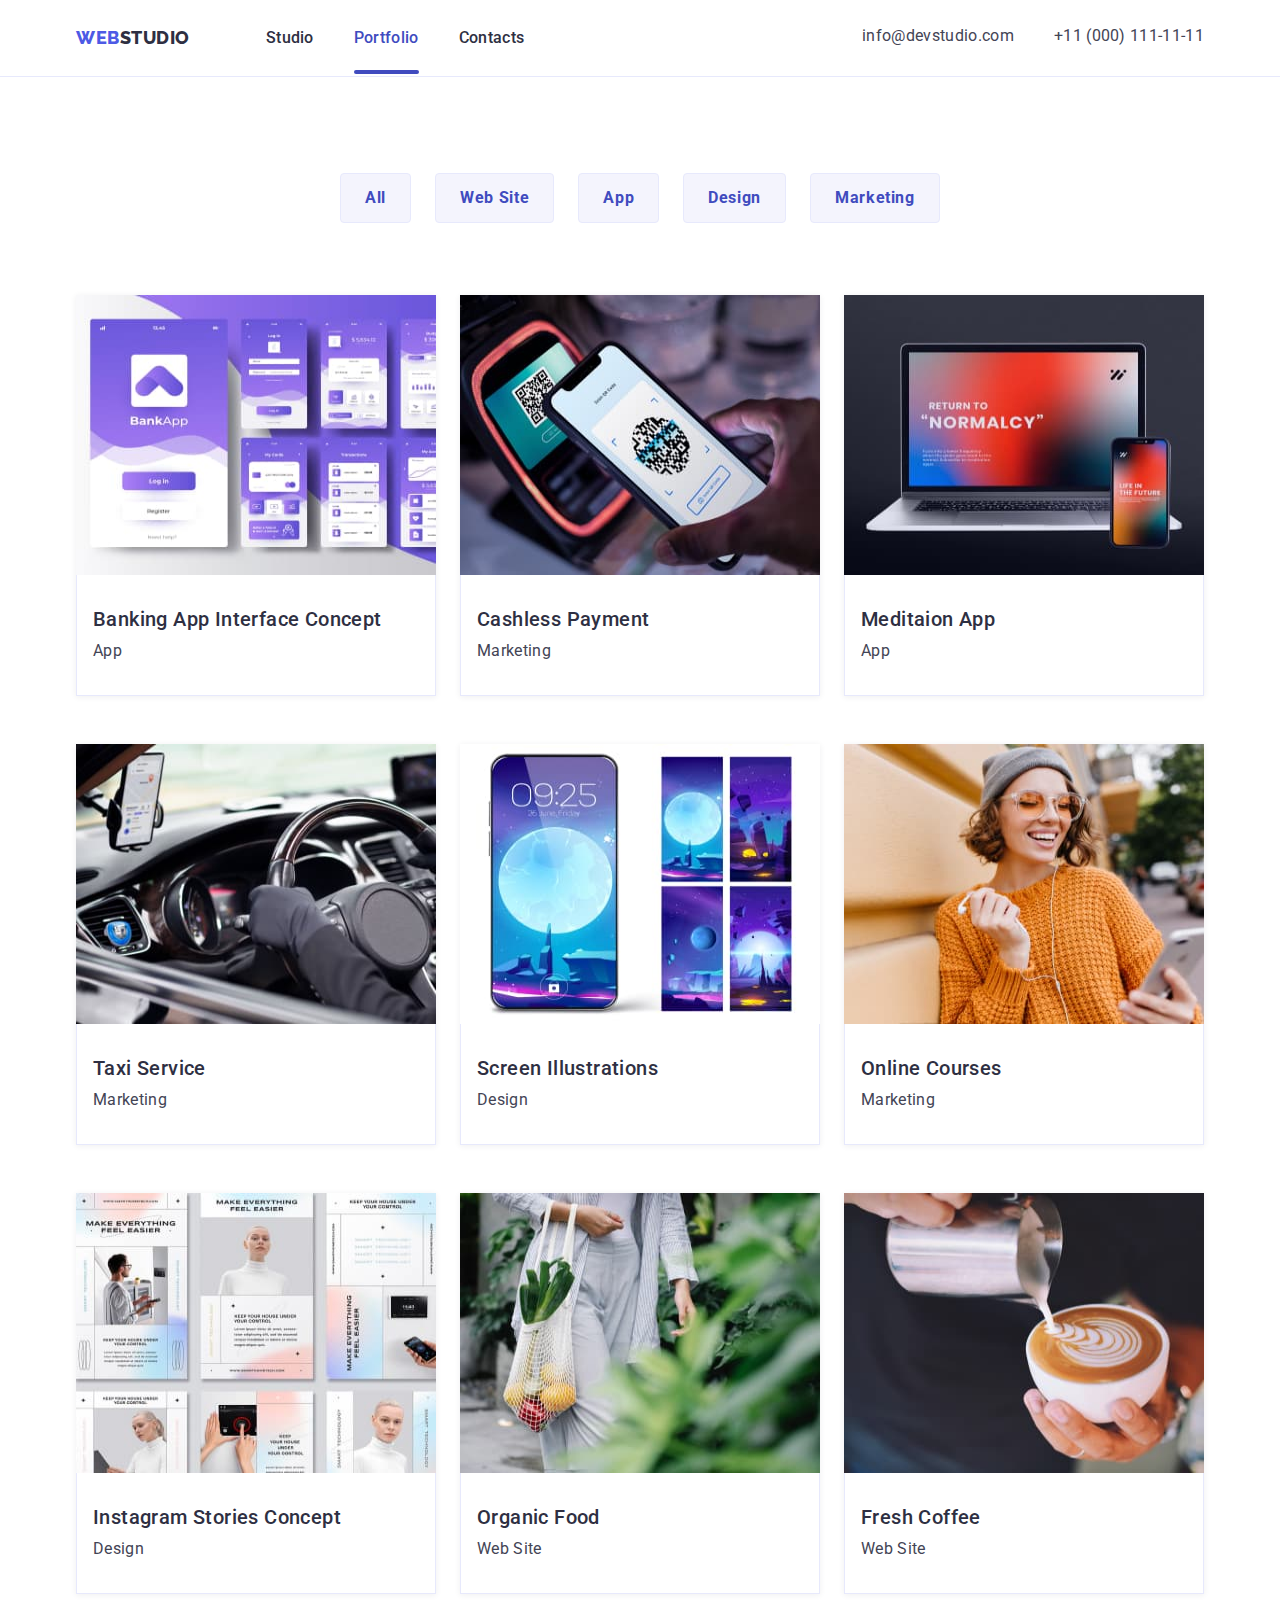
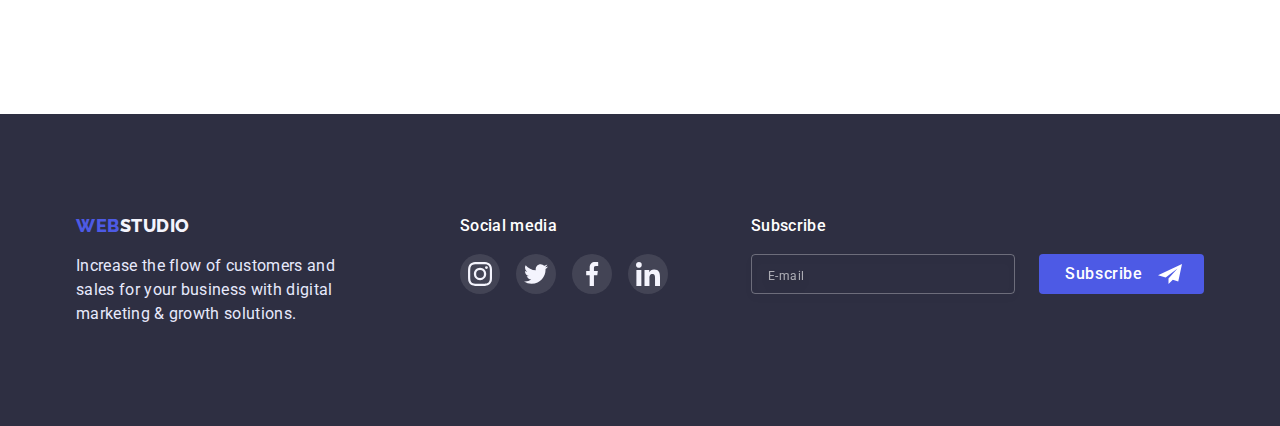
==== commit a6a93d80: "Made amendments" ====
--- a/portfolio.html
+++ b/portfolio.html
@@ -182,7 +182,7 @@
                     <img
                       src="./image/portfolio/portfolio-img1.jpg"
                       alt="image portfolio"
-                      width="396"
+                      width="398"
                       height="280"
                       class="portfolio-img"
                     />
@@ -229,7 +229,7 @@
                     <img
                       src="./image/portfolio/portfolio-img2.jpg"
                       alt="image portfolio"
-                      width="396"
+                      width="398"
                       height="280"
                       class="portfolio-img"
                     />
@@ -274,7 +274,7 @@
                     <img
                       src="./image/portfolio/portfolio-img3.jpg"
                       alt="image portfolio"
-                      width="396"
+                      width="398"
                       height="280"
                       class="portfolio-img"
                     />
@@ -319,7 +319,7 @@
                     <img
                       src="./image/portfolio/portfolio-img4.jpg"
                       alt="image portfolio"
-                      width="396"
+                      width="398"
                       height="280"
                       class="portfolio-img"
                     />
@@ -364,7 +364,7 @@
                     <img
                       src="./image/portfolio/portfolio-img5.jpg"
                       alt="image portfolio"
-                      width="396"
+                      width="398"
                       height="280"
                       class="portfolio-img"
                     />
@@ -409,7 +409,7 @@
                     <img
                       src="./image/portfolio/portfolio-img6.jpg"
                       alt="image portfolio"
-                      width="396"
+                      width="398"
                       height="280"
                       class="portfolio-img"
                     />
@@ -454,7 +454,7 @@
                     <img
                       src="./image/portfolio/portfolio-img7.jpg"
                       alt="image portfolio"
-                      width="396"
+                      width="398"
                       height="280"
                       class="portfolio-img"
                     />
@@ -499,7 +499,7 @@
                     <img
                       src="./image/portfolio/portfolio-img8.jpg"
                       alt="image portfolio"
-                      width="396"
+                      width="398"
                       height="280"
                       class="portfolio-img"
                     />
@@ -544,7 +544,7 @@
                     <img
                       src="./image/portfolio/portfolio-img9.jpg"
                       alt="image portfolio"
-                      width="396"
+                      width="398"
                       height="280"
                       class="portfolio-img"
                     />
--- a/css/style.css
+++ b/css/style.css
@@ -703,7 +703,7 @@
 
 /*----------  portfolio page ----------*/
 
-.portfolio {
+.portfolio.section {
   padding-top: 64px;
 }
 
--- a/css/tablet.css
+++ b/css/tablet.css
@@ -229,4 +229,8 @@
   .portfolio-item {
     width: calc((100% - 24px) / 2);
   }
+
+  .portfolio-item:not(:last-child) {
+    margin-bottom: 0;
+  }
 }
--- a/css/desktop.css
+++ b/css/desktop.css
@@ -199,6 +199,11 @@
 
   /*-------- portfolio --------*/
 
+  .portfolio.section {
+    padding-top: 96px;
+    padding-bottom: 120px;
+  }
+
   .portfolio-list-btn {
     margin-bottom: 72px;
   }
